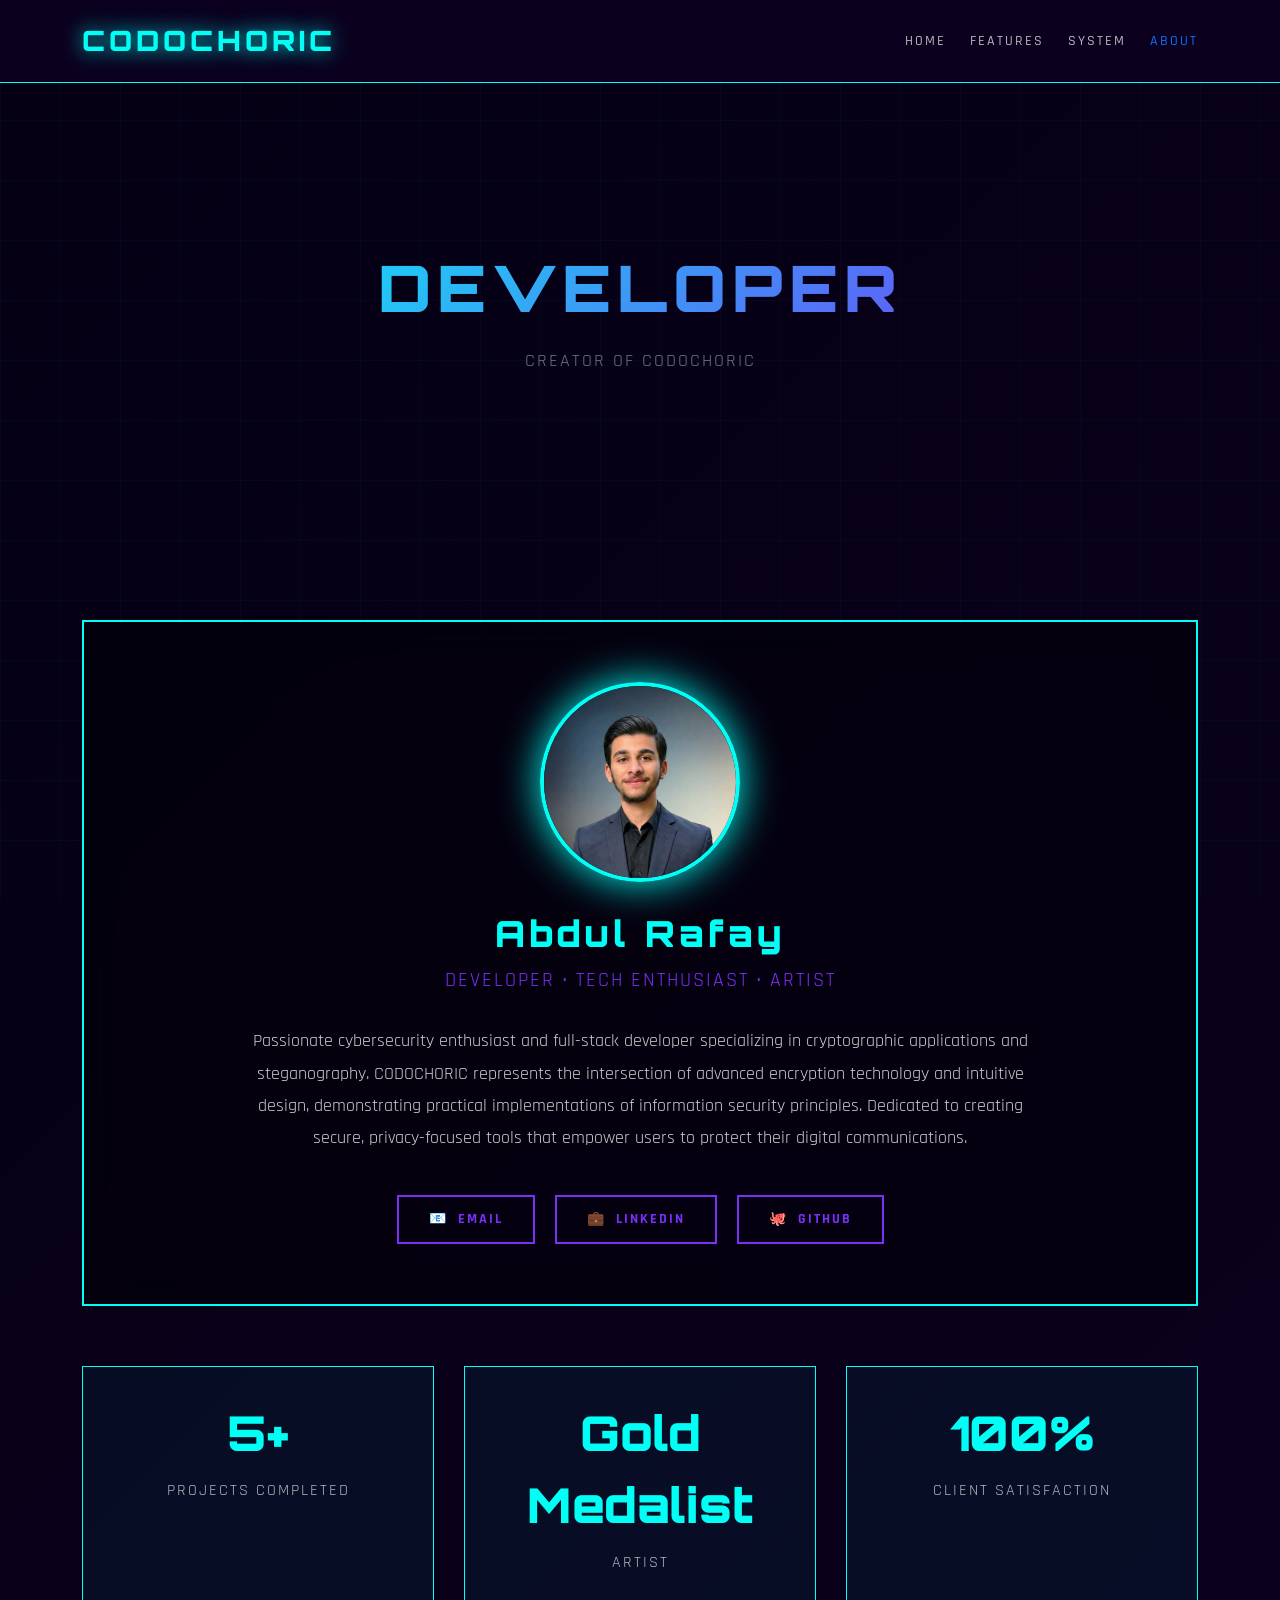
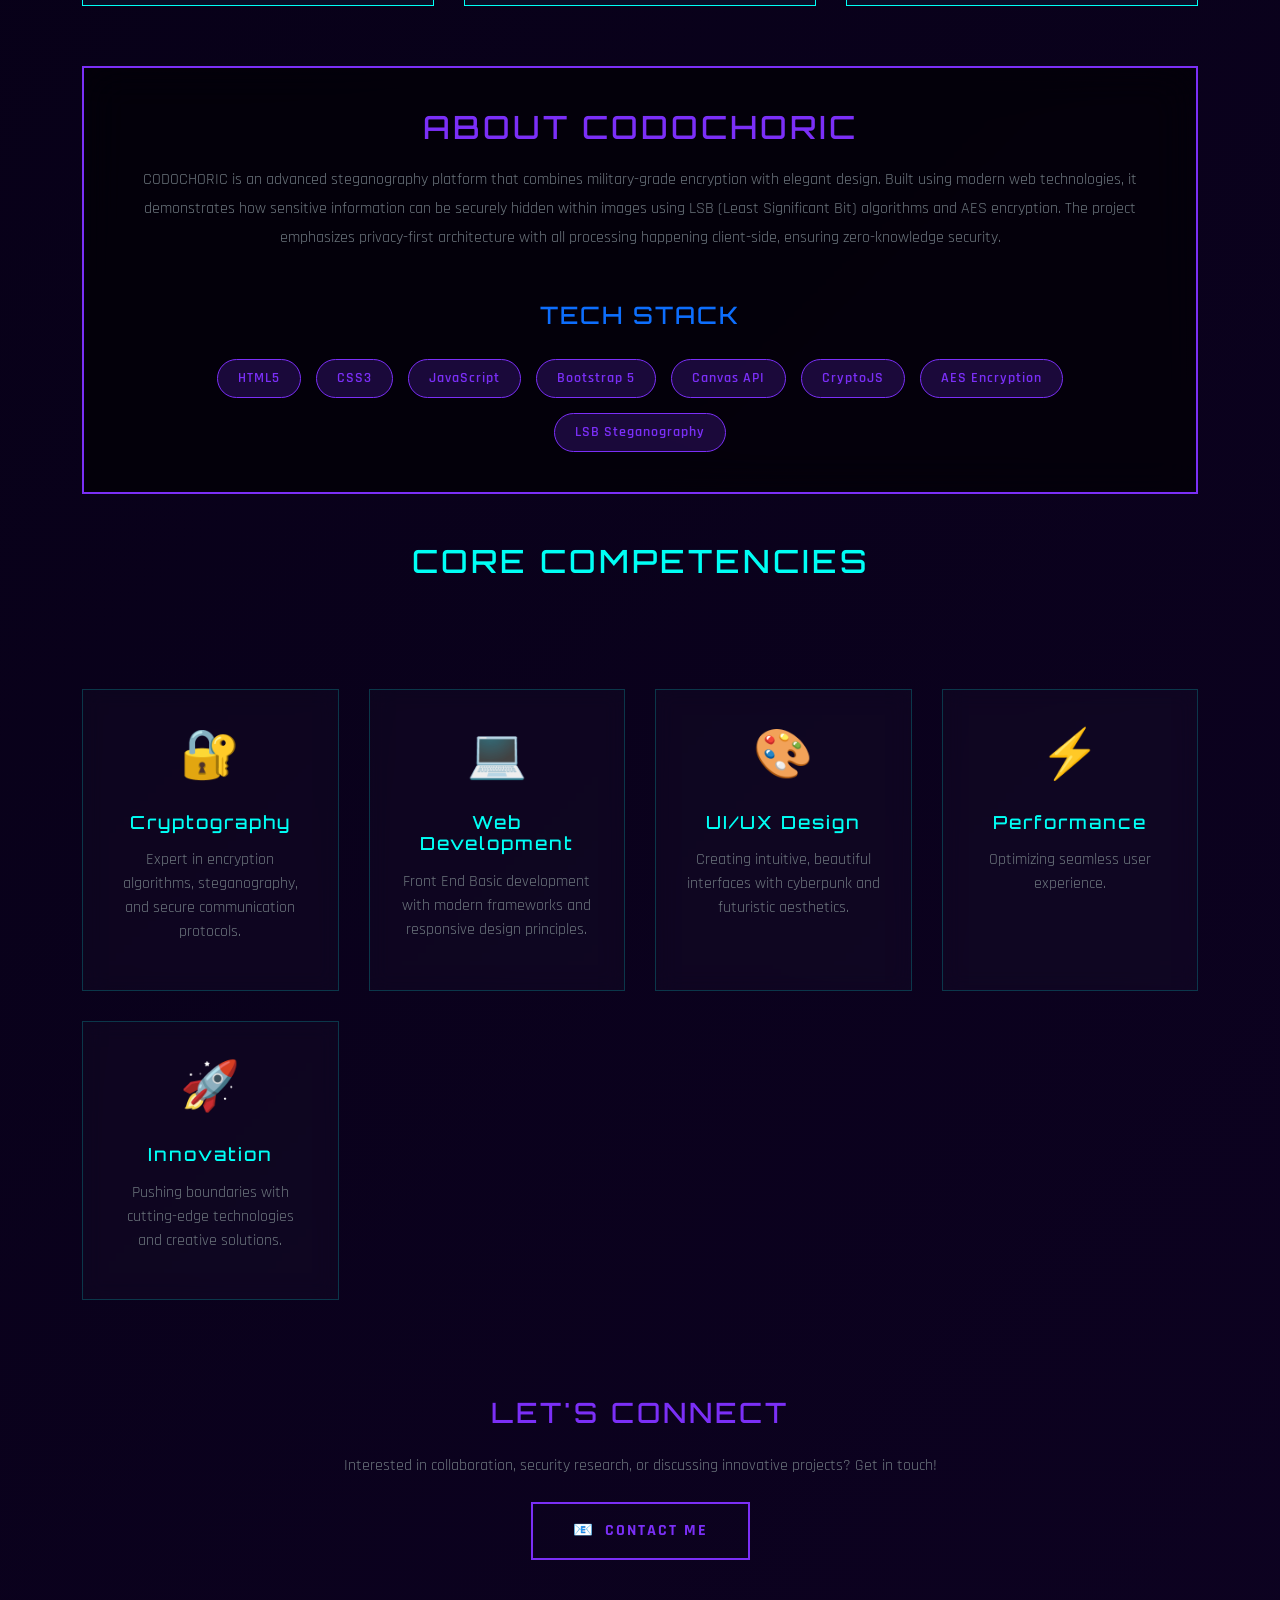
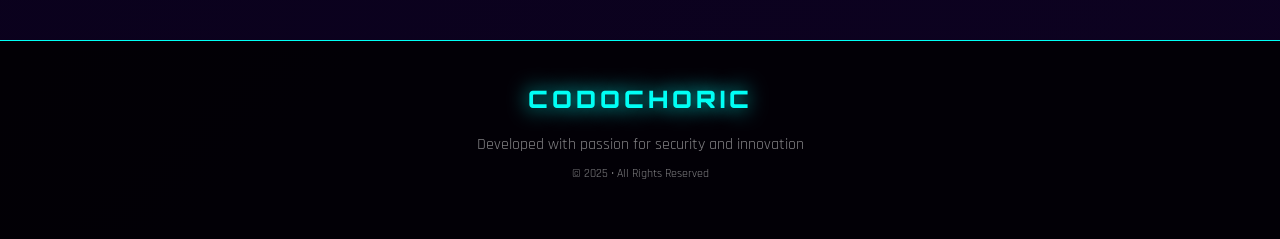
==== about.html @ ef0ca428 "Add files via upload" ====
<!DOCTYPE html>
<html lang="en">
<head>
    <meta charset="UTF-8">
    <meta name="viewport" content="width=device-width, initial-scale=1.0">
    <title>CODOCHORIC - Developer Profile</title>
    <link href="https://cdn.jsdelivr.net/npm/bootstrap@5.3.0/dist/css/bootstrap.min.css" rel="stylesheet">
    <link href="https://fonts.googleapis.com/css2?family=Orbitron:wght@400;700;900&family=Rajdhani:wght@300;500;700&display=swap" rel="stylesheet">
    <style>
        :root {
            --primary: #00fff5;
            --secondary: #7b2ff7;
            --accent: #ff006e;
            --dark: #0d0221;
            --darker: #050014;
        }

        * {
            margin: 0;
            padding: 0;
            box-sizing: border-box;
        }

        body {
            font-family: 'Rajdhani', sans-serif;
            background: linear-gradient(135deg, var(--darker) 0%, var(--dark) 100%);
            color: #fff;
            overflow-x: hidden;
        }

        .grid-bg {
            position: fixed;
            top: 0;
            left: 0;
            width: 100%;
            height: 100%;
            background-image: 
                linear-gradient(rgba(0, 255, 245, 0.03) 1px, transparent 1px),
                linear-gradient(90deg, rgba(0, 255, 245, 0.03) 1px, transparent 1px);
            background-size: 60px 60px;
            pointer-events: none;
            z-index: 0;
        }

        nav {
            position: fixed;
            width: 100%;
            backdrop-filter: blur(20px);
            background: rgba(13, 2, 33, 0.8);
            border-bottom: 1px solid var(--primary);
            z-index: 1000;
            padding: 20px 0;
        }

        .logo {
            font-family: 'Orbitron', sans-serif;
            font-size: 28px;
            font-weight: 900;
            letter-spacing: 4px;
            color: var(--primary);
            text-shadow: 0 0 20px var(--primary);
            text-decoration: none;
        }

        .nav-link {
            color: rgba(255,255,255,0.7);
            font-weight: 500;
            letter-spacing: 2px;
            text-transform: uppercase;
            font-size: 14px;
            text-decoration: none;
        }

        .hero-section {
            min-height: 60vh;
            display: flex;
            align-items: center;
            justify-content: center;
            text-align: center;
            position: relative;
            z-index: 1;
            padding-top: 100px;
        }

        .hero-section h1 {
            font-family: 'Orbitron', sans-serif;
            font-size: 64px;
            font-weight: 900;
            letter-spacing: 6px;
            background: linear-gradient(135deg, var(--primary), var(--secondary));
            -webkit-background-clip: text;
            -webkit-text-fill-color: transparent;
            margin-bottom: 20px;
        }

        .profile-section {
            position: relative;
            z-index: 1;
            padding: 80px 0;
        }

        .profile-card {
            background: rgba(0, 0, 0, 0.4);
            border: 2px solid var(--primary);
            padding: 60px;
            backdrop-filter: blur(20px);
            position: relative;
        }

        .profile-image {
            width: 200px;
            height: 200px;
            border-radius: 50%;
            border: 4px solid var(--primary);
            box-shadow: 0 0 40px var(--primary);
            object-fit: cover;
            margin-bottom: 30px;
        }

        .profile-name {
            font-family: 'Orbitron', sans-serif;
            font-size: 36px;
            font-weight: 900;
            color: var(--primary);
            letter-spacing: 4px;
            margin-bottom: 10px;
        }

        .profile-title {
            font-size: 20px;
            color: var(--secondary);
            letter-spacing: 2px;
            text-transform: uppercase;
            margin-bottom: 30px;
        }

        .profile-bio {
            font-size: 18px;
            line-height: 1.8;
            color: rgba(255, 255, 255, 0.8);
            margin-bottom: 40px;
            max-width: 800px;
            margin-left: auto;
            margin-right: auto;
        }

        .skills-grid {
            display: grid;
            grid-template-columns: repeat(auto-fit, minmax(250px, 1fr));
            gap: 30px;
            margin-top: 60px;
        }

        .skill-card {
            background: rgba(255,255,255,0.02);
            border: 1px solid rgba(0, 255, 245, 0.2);
            padding: 30px;
            backdrop-filter: blur(10px);
            text-align: center;
        }

        .skill-icon {
            font-size: 48px;
            margin-bottom: 20px;
        }

        .skill-card h3 {
            font-family: 'Orbitron', sans-serif;
            color: var(--primary);
            font-size: 18px;
            letter-spacing: 2px;
            margin-bottom: 15px;
        }

        .social-links {
            display: flex;
            gap: 20px;
            justify-content: center;
            flex-wrap: wrap;
            margin-top: 40px;
        }

        .social-btn {
            padding: 12px 30px;
            border: 2px solid var(--secondary);
            background: transparent;
            color: var(--secondary);
            font-family: 'Rajdhani', sans-serif;
            font-weight: 700;
            font-size: 14px;
            letter-spacing: 2px;
            text-transform: uppercase;
            text-decoration: none;
            display: inline-flex;
            align-items: center;
            gap: 10px;
        }

        .project-info {
            background: rgba(0, 0, 0, 0.6);
            border: 2px solid var(--secondary);
            padding: 40px;
            margin-top: 60px;
            backdrop-filter: blur(20px);
        }

        .project-info h2 {
            font-family: 'Orbitron', sans-serif;
            color: var(--secondary);
            font-size: 32px;
            letter-spacing: 3px;
            margin-bottom: 20px;
            text-align: center;
        }

        .tech-stack {
            display: flex;
            gap: 15px;
            flex-wrap: wrap;
            justify-content: center;
            margin-top: 30px;
        }

        .tech-badge {
            padding: 8px 20px;
            background: rgba(123, 47, 247, 0.2);
            border: 1px solid var(--secondary);
            border-radius: 20px;
            color: var(--secondary);
            font-weight: 600;
            font-size: 14px;
            letter-spacing: 1px;
        }

        .stats-grid {
            display: grid;
            grid-template-columns: repeat(auto-fit, minmax(200px, 1fr));
            gap: 30px;
            margin-top: 60px;
        }

        .stat-box {
            text-align: center;
            padding: 30px;
            background: rgba(0, 255, 245, 0.05);
            border: 1px solid var(--primary);
        }

        .stat-number {
            font-family: 'Orbitron', sans-serif;
            font-size: 48px;
            font-weight: 900;
            color: var(--primary);
            margin-bottom: 10px;
        }

        .stat-label {
            font-size: 16px;
            color: rgba(255, 255, 255, 0.7);
            text-transform: uppercase;
            letter-spacing: 2px;
        }

        footer {
            background: rgba(0,0,0,0.8);
            border-top: 1px solid var(--primary);
            padding: 40px 0;
            text-align: center;
            color: rgba(255,255,255,0.5);
            position: relative;
            z-index: 1;
        }

        @media (max-width: 768px) {
            .hero-section h1 { font-size: 40px; }
            .profile-card { padding: 40px 20px; }
            .profile-name { font-size: 28px; }
        }
    </style>
</head>
<body>
    <div class="grid-bg"></div>

    <nav>
        <div class="container">
            <div class="d-flex justify-content-between align-items-center">
                <a href="index.html" class="logo">CODOCHORIC</a>
                <div class="d-flex gap-4">
                    <a href="index.html" class="nav-link">Home</a>
                    <a href="index.html#features" class="nav-link">Features</a>
                    <a href="index.html#system" class="nav-link">System</a>
                    <a href="about.html" class="nav-link text-primary">About</a>
                </div>
            </div>
        </div>
    </nav>

    <section class="hero-section">
        <div class="container">
            <h1>DEVELOPER</h1>
            <p class="text-secondary" style="font-size: 18px; letter-spacing: 2px;">CREATOR OF CODOCHORIC</p>
        </div>
    </section>

    <section class="profile-section">
        <div class="container">
            <div class="profile-card text-center">
                <img src="rafay.jpg" alt="Rafay" class="profile-image">
                <h2 class="profile-name">Abdul Rafay</h2>
                <p class="profile-title">Developer • Tech Enthusiast • Artist</p>
                <p class="profile-bio">
                    Passionate cybersecurity enthusiast and full-stack developer specializing in cryptographic applications and steganography. 
                    CODOCHORIC represents the intersection of advanced encryption technology and intuitive design, demonstrating practical 
                    implementations of information security principles. Dedicated to creating secure, privacy-focused tools that empower users 
                    to protect their digital communications.
                </p>

                <div class="social-links">
                    <a href="mailto:abdulrafaydevau@gmail.com" class="social-btn">
                        <span>📧</span>
                        Email
                    </a>
                    <a href="https://www.linkedin.com/in/abdulrafayqar" class="social-btn">
                        <span>💼</span>
                        LinkedIn
                    </a>
                    <a href="#" class="social-btn">
                        <span>🐙</span>
                        GitHub
                    </a>
                </div>
            </div>

            <div class="stats-grid">
                <div class="stat-box">
                    <div class="stat-number">5+</div>
                    <div class="stat-label">Projects Completed</div>
                </div>
                <div class="stat-box">
                    <div class="stat-number">Gold Medalist</div>
                    <div class="stat-label">Artist</div>
                </div>
                <div class="stat-box">
                    <div class="stat-number">100%</div>
                    <div class="stat-label">Client Satisfaction</div>
                </div>
            </div>

            <div class="project-info">
                <h2>ABOUT CODOCHORIC</h2>
                <p class="text-center text-secondary mb-4" style="font-size: 16px; line-height: 1.8;">
                    CODOCHORIC is an advanced steganography platform that combines military-grade encryption with elegant design. 
                    Built using modern web technologies, it demonstrates how sensitive information can be securely hidden within images 
                    using LSB (Least Significant Bit) algorithms and AES encryption. The project emphasizes privacy-first architecture 
                    with all processing happening client-side, ensuring zero-knowledge security.
                </p>

                <h3 class="text-center text-primary mt-5 mb-4" style="font-family: 'Orbitron', sans-serif; font-size: 24px; letter-spacing: 2px;">
                    TECH STACK
                </h3>
                <div class="tech-stack">
                    <span class="tech-badge">HTML5</span>
                    <span class="tech-badge">CSS3</span>
                    <span class="tech-badge">JavaScript</span>
                    <span class="tech-badge">Bootstrap 5</span>
                    <span class="tech-badge">Canvas API</span>
                    <span class="tech-badge">CryptoJS</span>
                    <span class="tech-badge">AES Encryption</span>
                    <span class="tech-badge">LSB Steganography</span>
                </div>
            </div>

            <div class="row mt-5">
                <div class="col-12">
                    <h2 class="text-center mb-5" style="font-family: 'Orbitron', sans-serif; color: var(--primary); font-size: 32px; letter-spacing: 3px;">
                        CORE COMPETENCIES
                    </h2>
                </div>
            </div>

            <div class="skills-grid">
                <div class="skill-card">
                    <div class="skill-icon">🔐</div>
                    <h3>Cryptography</h3>
                    <p class="text-secondary">Expert in encryption algorithms, steganography, and secure communication protocols.</p>
                </div>
                <div class="skill-card">
                    <div class="skill-icon">💻</div>
                    <h3>Web Development</h3>
                    <p class="text-secondary">Front End Basic development with modern frameworks and responsive design principles.</p>
                </div>
                <div class="skill-card">
                    <div class="skill-icon">🎨</div>
                    <h3>UI/UX Design</h3>
                    <p class="text-secondary">Creating intuitive, beautiful interfaces with cyberpunk and futuristic aesthetics.</p>
                </div>
                <div class="skill-card">
                    <div class="skill-icon">⚡</div>
                    <h3>Performance</h3>
                    <p class="text-secondary">Optimizing seamless user experience.</p>
                </div>
                <div class="skill-card">
                    <div class="skill-icon">🚀</div>
                    <h3>Innovation</h3>
                    <p class="text-secondary">Pushing boundaries with cutting-edge technologies and creative solutions.</p>
                </div>
            </div>

            <div class="text-center mt-5 pt-5">
                <h3 class="mb-4" style="font-family: 'Orbitron', sans-serif; color: var(--secondary); font-size: 28px; letter-spacing: 3px;">
                    LET'S CONNECT
                </h3>
                <p class="text-secondary mb-4" style="font-size: 16px;">
                    Interested in collaboration, security research, or discussing innovative projects? Get in touch!
                </p>
                <a href="mailto:abdulrafaydevau@gmail.com" class="social-btn" style="font-size: 16px; padding: 15px 40px;">
                    <span>📧</span>
                    CONTACT ME
                </a>
            </div>
        </div>
    </section>

    <footer>
        <div class="container">
            <div class="logo mb-3" style="font-size: 24px;">CODOCHORIC</div>
            <p class="mb-0">Developed with passion for security and innovation</p>
            <p class="mt-2" style="font-size: 12px;">© 2025 • All Rights Reserved</p>
        </div>
    </footer>

    <script src="https://cdn.jsdelivr.net/npm/bootstrap@5.3.0/dist/js/bootstrap.bundle.min.js"></script>
    <script>
        document.querySelectorAll('a[href^="#"]').forEach(anchor => {
            anchor.addEventListener('click', function (e) {
                e.preventDefault();
                const target = document.querySelector(this.getAttribute('href'));
                if (target) {
                    target.scrollIntoView({ behavior: 'smooth', block: 'start' });
                }
            });
        });
    </script>
</body>
</html>
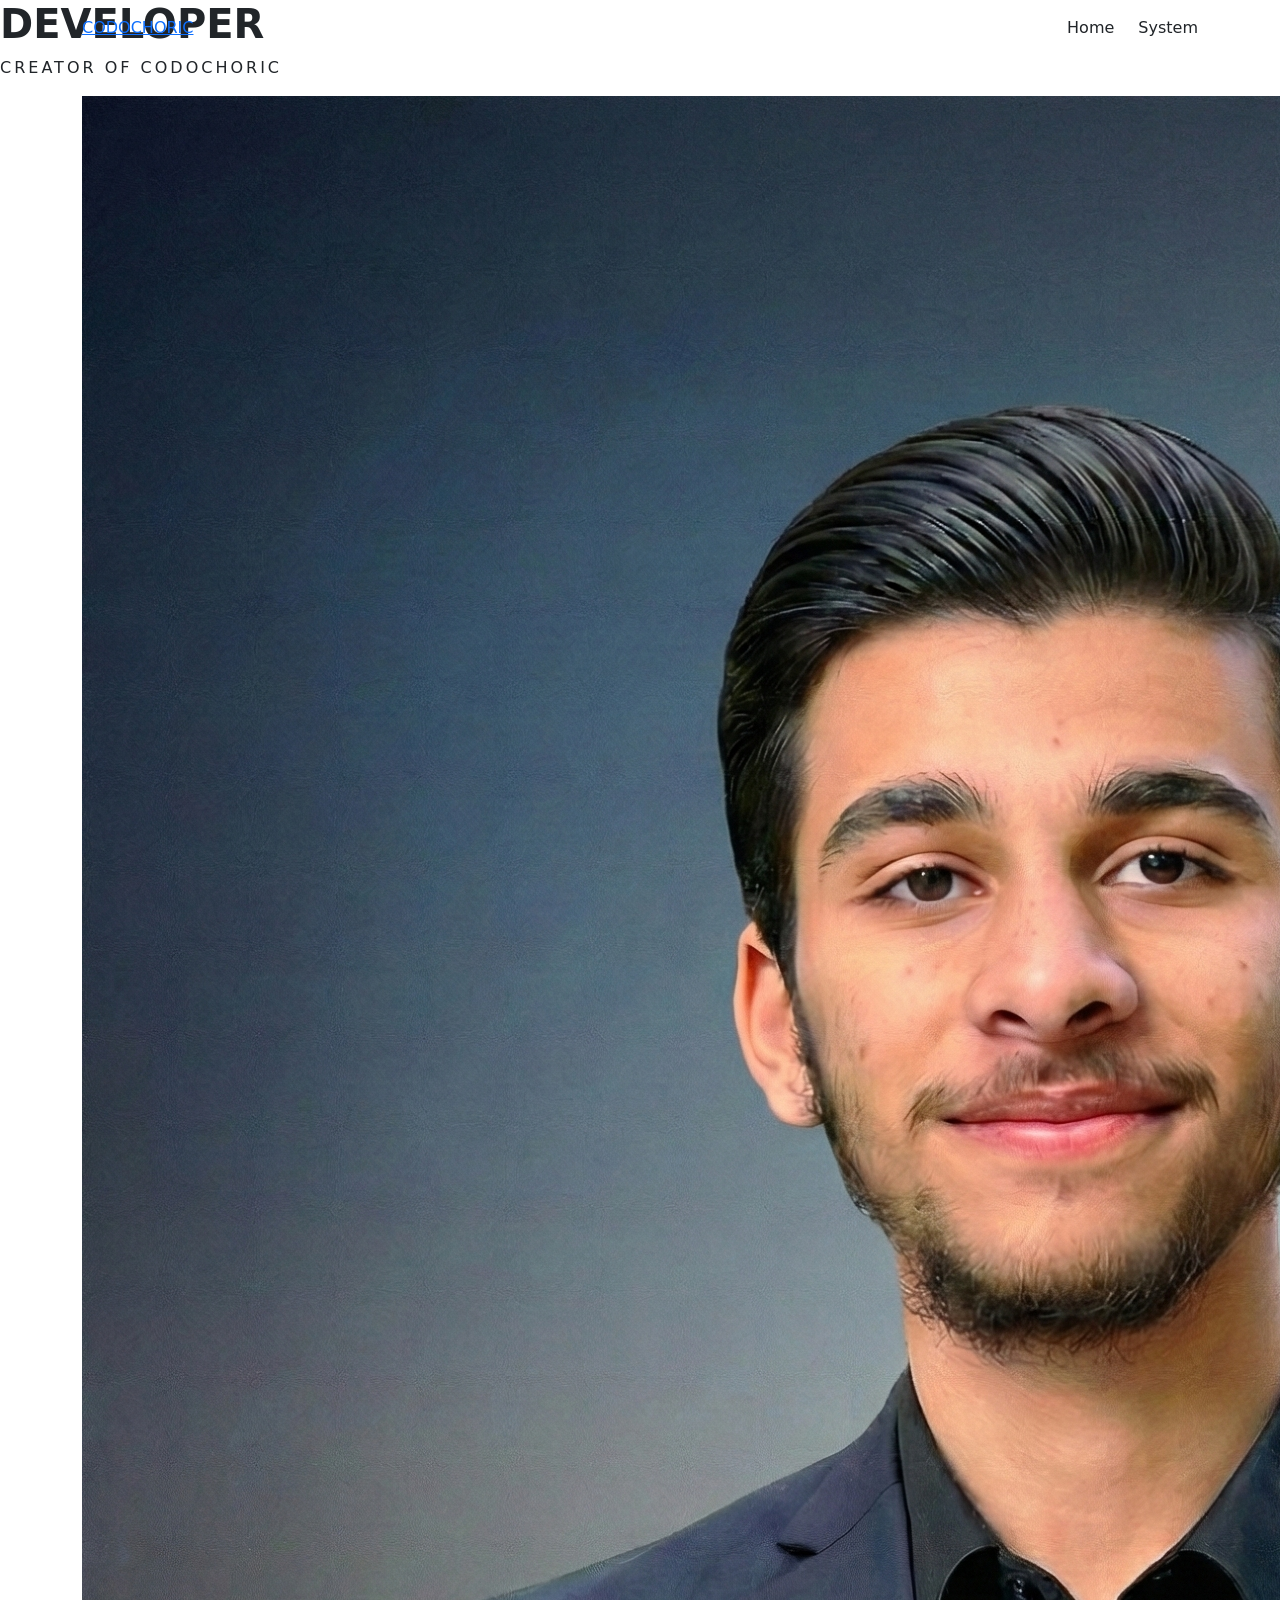
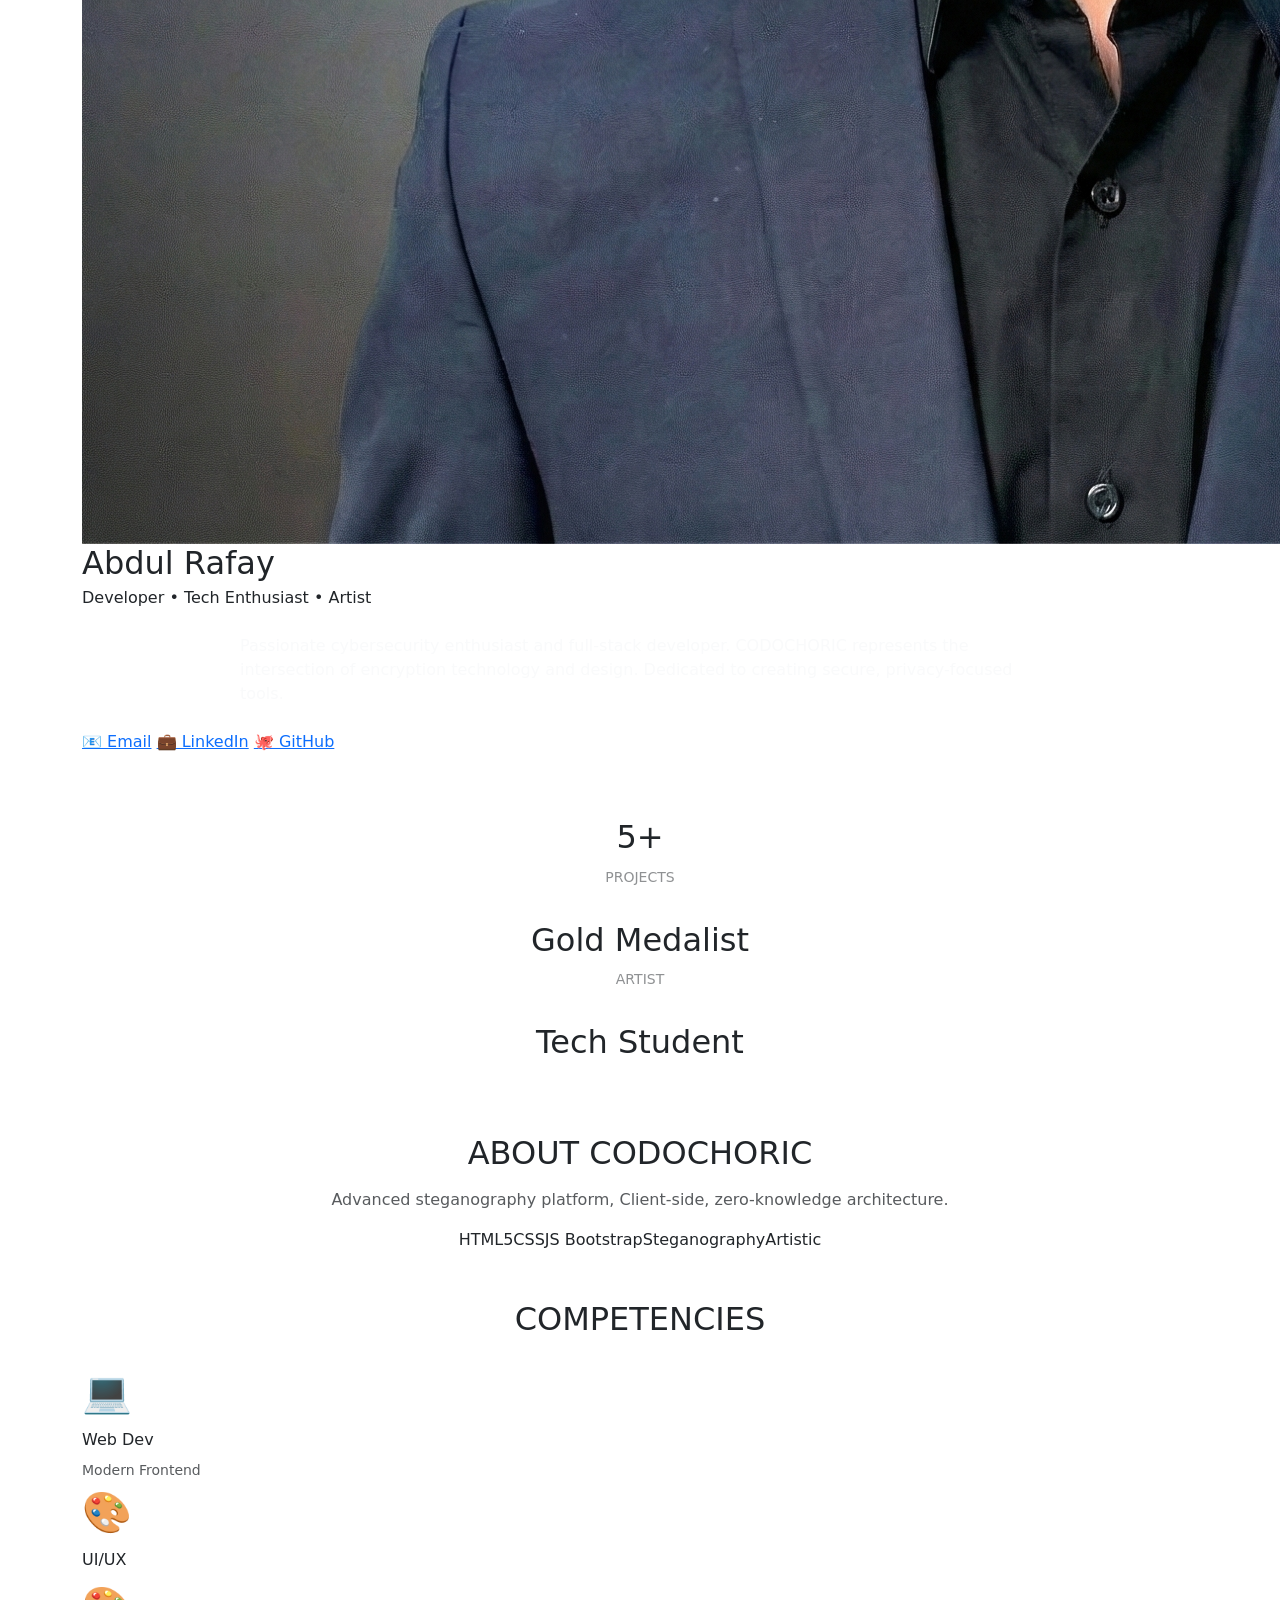
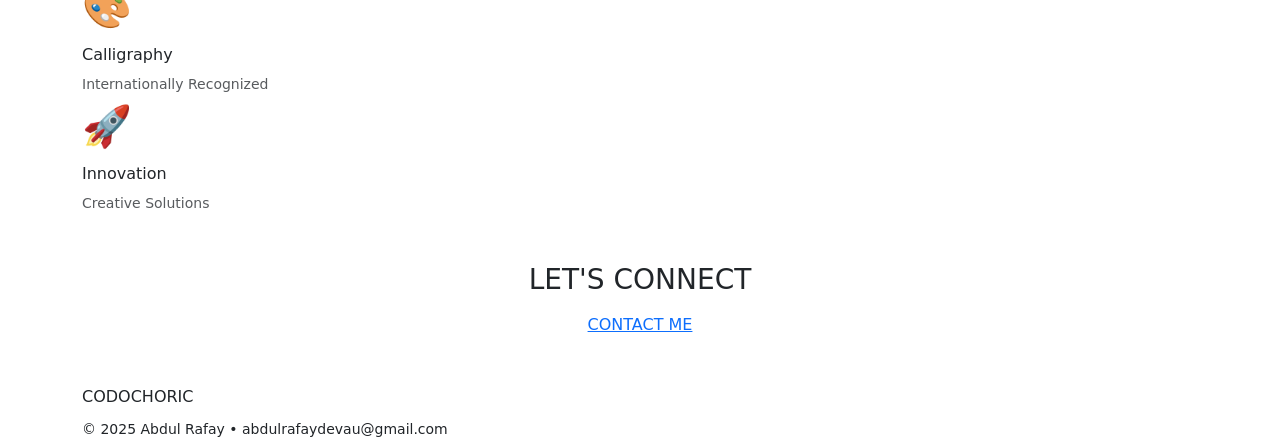
==== commit 2730f871: "Update about.html" ====
--- a/about.html
+++ b/about.html
@@ -3,443 +3,76 @@
 <head>
     <meta charset="UTF-8">
     <meta name="viewport" content="width=device-width, initial-scale=1.0">
-    <title>CODOCHORIC - Developer Profile</title>
+    <title>CODOCHORIC - Profile</title>
     <link href="https://cdn.jsdelivr.net/npm/bootstrap@5.3.0/dist/css/bootstrap.min.css" rel="stylesheet">
-    <link href="https://fonts.googleapis.com/css2?family=Orbitron:wght@400;700;900&family=Rajdhani:wght@300;500;700&display=swap" rel="stylesheet">
-    <style>
-        :root {
-            --primary: #00fff5;
-            --secondary: #7b2ff7;
-            --accent: #ff006e;
-            --dark: #0d0221;
-            --darker: #050014;
-        }
-
-        * {
-            margin: 0;
-            padding: 0;
-            box-sizing: border-box;
-        }
-
-        body {
-            font-family: 'Rajdhani', sans-serif;
-            background: linear-gradient(135deg, var(--darker) 0%, var(--dark) 100%);
-            color: #fff;
-            overflow-x: hidden;
-        }
-
-        .grid-bg {
-            position: fixed;
-            top: 0;
-            left: 0;
-            width: 100%;
-            height: 100%;
-            background-image: 
-                linear-gradient(rgba(0, 255, 245, 0.03) 1px, transparent 1px),
-                linear-gradient(90deg, rgba(0, 255, 245, 0.03) 1px, transparent 1px);
-            background-size: 60px 60px;
-            pointer-events: none;
-            z-index: 0;
-        }
-
-        nav {
-            position: fixed;
-            width: 100%;
-            backdrop-filter: blur(20px);
-            background: rgba(13, 2, 33, 0.8);
-            border-bottom: 1px solid var(--primary);
-            z-index: 1000;
-            padding: 20px 0;
-        }
-
-        .logo {
-            font-family: 'Orbitron', sans-serif;
-            font-size: 28px;
-            font-weight: 900;
-            letter-spacing: 4px;
-            color: var(--primary);
-            text-shadow: 0 0 20px var(--primary);
-            text-decoration: none;
-        }
-
-        .nav-link {
-            color: rgba(255,255,255,0.7);
-            font-weight: 500;
-            letter-spacing: 2px;
-            text-transform: uppercase;
-            font-size: 14px;
-            text-decoration: none;
-        }
-
-        .hero-section {
-            min-height: 60vh;
-            display: flex;
-            align-items: center;
-            justify-content: center;
-            text-align: center;
-            position: relative;
-            z-index: 1;
-            padding-top: 100px;
-        }
-
-        .hero-section h1 {
-            font-family: 'Orbitron', sans-serif;
-            font-size: 64px;
-            font-weight: 900;
-            letter-spacing: 6px;
-            background: linear-gradient(135deg, var(--primary), var(--secondary));
-            -webkit-background-clip: text;
-            -webkit-text-fill-color: transparent;
-            margin-bottom: 20px;
-        }
-
-        .profile-section {
-            position: relative;
-            z-index: 1;
-            padding: 80px 0;
-        }
-
-        .profile-card {
-            background: rgba(0, 0, 0, 0.4);
-            border: 2px solid var(--primary);
-            padding: 60px;
-            backdrop-filter: blur(20px);
-            position: relative;
-        }
-
-        .profile-image {
-            width: 200px;
-            height: 200px;
-            border-radius: 50%;
-            border: 4px solid var(--primary);
-            box-shadow: 0 0 40px var(--primary);
-            object-fit: cover;
-            margin-bottom: 30px;
-        }
-
-        .profile-name {
-            font-family: 'Orbitron', sans-serif;
-            font-size: 36px;
-            font-weight: 900;
-            color: var(--primary);
-            letter-spacing: 4px;
-            margin-bottom: 10px;
-        }
-
-        .profile-title {
-            font-size: 20px;
-            color: var(--secondary);
-            letter-spacing: 2px;
-            text-transform: uppercase;
-            margin-bottom: 30px;
-        }
-
-        .profile-bio {
-            font-size: 18px;
-            line-height: 1.8;
-            color: rgba(255, 255, 255, 0.8);
-            margin-bottom: 40px;
-            max-width: 800px;
-            margin-left: auto;
-            margin-right: auto;
-        }
-
-        .skills-grid {
-            display: grid;
-            grid-template-columns: repeat(auto-fit, minmax(250px, 1fr));
-            gap: 30px;
-            margin-top: 60px;
-        }
-
-        .skill-card {
-            background: rgba(255,255,255,0.02);
-            border: 1px solid rgba(0, 255, 245, 0.2);
-            padding: 30px;
-            backdrop-filter: blur(10px);
-            text-align: center;
-        }
-
-        .skill-icon {
-            font-size: 48px;
-            margin-bottom: 20px;
-        }
-
-        .skill-card h3 {
-            font-family: 'Orbitron', sans-serif;
-            color: var(--primary);
-            font-size: 18px;
-            letter-spacing: 2px;
-            margin-bottom: 15px;
-        }
-
-        .social-links {
-            display: flex;
-            gap: 20px;
-            justify-content: center;
-            flex-wrap: wrap;
-            margin-top: 40px;
-        }
-
-        .social-btn {
-            padding: 12px 30px;
-            border: 2px solid var(--secondary);
-            background: transparent;
-            color: var(--secondary);
-            font-family: 'Rajdhani', sans-serif;
-            font-weight: 700;
-            font-size: 14px;
-            letter-spacing: 2px;
-            text-transform: uppercase;
-            text-decoration: none;
-            display: inline-flex;
-            align-items: center;
-            gap: 10px;
-        }
-
-        .project-info {
-            background: rgba(0, 0, 0, 0.6);
-            border: 2px solid var(--secondary);
-            padding: 40px;
-            margin-top: 60px;
-            backdrop-filter: blur(20px);
-        }
-
-        .project-info h2 {
-            font-family: 'Orbitron', sans-serif;
-            color: var(--secondary);
-            font-size: 32px;
-            letter-spacing: 3px;
-            margin-bottom: 20px;
-            text-align: center;
-        }
-
-        .tech-stack {
-            display: flex;
-            gap: 15px;
-            flex-wrap: wrap;
-            justify-content: center;
-            margin-top: 30px;
-        }
-
-        .tech-badge {
-            padding: 8px 20px;
-            background: rgba(123, 47, 247, 0.2);
-            border: 1px solid var(--secondary);
-            border-radius: 20px;
-            color: var(--secondary);
-            font-weight: 600;
-            font-size: 14px;
-            letter-spacing: 1px;
-        }
-
-        .stats-grid {
-            display: grid;
-            grid-template-columns: repeat(auto-fit, minmax(200px, 1fr));
-            gap: 30px;
-            margin-top: 60px;
-        }
-
-        .stat-box {
-            text-align: center;
-            padding: 30px;
-            background: rgba(0, 255, 245, 0.05);
-            border: 1px solid var(--primary);
-        }
-
-        .stat-number {
-            font-family: 'Orbitron', sans-serif;
-            font-size: 48px;
-            font-weight: 900;
-            color: var(--primary);
-            margin-bottom: 10px;
-        }
-
-        .stat-label {
-            font-size: 16px;
-            color: rgba(255, 255, 255, 0.7);
-            text-transform: uppercase;
-            letter-spacing: 2px;
-        }
-
-        footer {
-            background: rgba(0,0,0,0.8);
-            border-top: 1px solid var(--primary);
-            padding: 40px 0;
-            text-align: center;
-            color: rgba(255,255,255,0.5);
-            position: relative;
-            z-index: 1;
-        }
-
-        @media (max-width: 768px) {
-            .hero-section h1 { font-size: 40px; }
-            .profile-card { padding: 40px 20px; }
-            .profile-name { font-size: 28px; }
-        }
-    </style>
+    <link href="https://fonts.googleapis.com/css2?family=Orbitron:wght@700;900&family=Rajdhani:wght@500;700&display=swap" rel="stylesheet">
+    <link href="style.css" rel="stylesheet">
 </head>
 <body>
     <div class="grid-bg"></div>
 
-    <nav>
-        <div class="container">
-            <div class="d-flex justify-content-between align-items-center">
-                <a href="index.html" class="logo">CODOCHORIC</a>
-                <div class="d-flex gap-4">
-                    <a href="index.html" class="nav-link">Home</a>
-                    <a href="index.html#features" class="nav-link">Features</a>
-                    <a href="index.html#system" class="nav-link">System</a>
-                    <a href="about.html" class="nav-link text-primary">About</a>
-                </div>
+    <nav class="fixed-top py-3">
+        <div class="container d-flex justify-content-between align-items-center">
+            <a href="index.html" class="logo orb">CODOCHORIC</a>
+            <div class="d-flex gap-4">
+                <a href="index.html" class="nav-link">Home</a>
+                <a href="index.html#system" class="nav-link">System</a>
             </div>
         </div>
     </nav>
 
-    <section class="hero-section">
-        <div class="container">
-            <h1>DEVELOPER</h1>
-            <p class="text-secondary" style="font-size: 18px; letter-spacing: 2px;">CREATOR OF CODOCHORIC</p>
-        </div>
+    <section class="hero">
+        <h1 class="orb fw-bold">DEVELOPER</h1>
+        <p class="text-s" style="letter-spacing: 3px;">CREATOR OF CODOCHORIC</p>
     </section>
 
-    <section class="profile-section">
-        <div class="container">
-            <div class="profile-card text-center">
-                <img src="rafay.jpg" alt="Rafay" class="profile-image">
-                <h2 class="profile-name">Abdul Rafay</h2>
-                <p class="profile-title">Developer • Tech Enthusiast • Artist</p>
-                <p class="profile-bio">
-                    Passionate cybersecurity enthusiast and full-stack developer specializing in cryptographic applications and steganography. 
-                    CODOCHORIC represents the intersection of advanced encryption technology and intuitive design, demonstrating practical 
-                    implementations of information security principles. Dedicated to creating secure, privacy-focused tools that empower users 
-                    to protect their digital communications.
-                </p>
-
-                <div class="social-links">
-                    <a href="mailto:abdulrafaydevau@gmail.com" class="social-btn">
-                        <span>📧</span>
-                        Email
-                    </a>
-                    <a href="https://www.linkedin.com/in/abdulrafayqar" class="social-btn">
-                        <span>💼</span>
-                        LinkedIn
-                    </a>
-                    <a href="#" class="social-btn">
-                        <span>🐙</span>
-                        GitHub
-                    </a>
-                </div>
-            </div>
-
-            <div class="stats-grid">
-                <div class="stat-box">
-                    <div class="stat-number">5+</div>
-                    <div class="stat-label">Projects Completed</div>
-                </div>
-                <div class="stat-box">
-                    <div class="stat-number">Gold Medalist</div>
-                    <div class="stat-label">Artist</div>
-                </div>
-                <div class="stat-box">
-                    <div class="stat-number">100%</div>
-                    <div class="stat-label">Client Satisfaction</div>
-                </div>
-            </div>
-
-            <div class="project-info">
-                <h2>ABOUT CODOCHORIC</h2>
-                <p class="text-center text-secondary mb-4" style="font-size: 16px; line-height: 1.8;">
-                    CODOCHORIC is an advanced steganography platform that combines military-grade encryption with elegant design. 
-                    Built using modern web technologies, it demonstrates how sensitive information can be securely hidden within images 
-                    using LSB (Least Significant Bit) algorithms and AES encryption. The project emphasizes privacy-first architecture 
-                    with all processing happening client-side, ensuring zero-knowledge security.
-                </p>
-
-                <h3 class="text-center text-primary mt-5 mb-4" style="font-family: 'Orbitron', sans-serif; font-size: 24px; letter-spacing: 2px;">
-                    TECH STACK
-                </h3>
-                <div class="tech-stack">
-                    <span class="tech-badge">HTML5</span>
-                    <span class="tech-badge">CSS3</span>
-                    <span class="tech-badge">JavaScript</span>
-                    <span class="tech-badge">Bootstrap 5</span>
-                    <span class="tech-badge">Canvas API</span>
-                    <span class="tech-badge">CryptoJS</span>
-                    <span class="tech-badge">AES Encryption</span>
-                    <span class="tech-badge">LSB Steganography</span>
-                </div>
-            </div>
-
-            <div class="row mt-5">
-                <div class="col-12">
-                    <h2 class="text-center mb-5" style="font-family: 'Orbitron', sans-serif; color: var(--primary); font-size: 32px; letter-spacing: 3px;">
-                        CORE COMPETENCIES
-                    </h2>
-                </div>
-            </div>
-
-            <div class="skills-grid">
-                <div class="skill-card">
-                    <div class="skill-icon">🔐</div>
-                    <h3>Cryptography</h3>
-                    <p class="text-secondary">Expert in encryption algorithms, steganography, and secure communication protocols.</p>
-                </div>
-                <div class="skill-card">
-                    <div class="skill-icon">💻</div>
-                    <h3>Web Development</h3>
-                    <p class="text-secondary">Front End Basic development with modern frameworks and responsive design principles.</p>
-                </div>
-                <div class="skill-card">
-                    <div class="skill-icon">🎨</div>
-                    <h3>UI/UX Design</h3>
-                    <p class="text-secondary">Creating intuitive, beautiful interfaces with cyberpunk and futuristic aesthetics.</p>
-                </div>
-                <div class="skill-card">
-                    <div class="skill-icon">⚡</div>
-                    <h3>Performance</h3>
-                    <p class="text-secondary">Optimizing seamless user experience.</p>
-                </div>
-                <div class="skill-card">
-                    <div class="skill-icon">🚀</div>
-                    <h3>Innovation</h3>
-                    <p class="text-secondary">Pushing boundaries with cutting-edge technologies and creative solutions.</p>
-                </div>
-            </div>
-
-            <div class="text-center mt-5 pt-5">
-                <h3 class="mb-4" style="font-family: 'Orbitron', sans-serif; color: var(--secondary); font-size: 28px; letter-spacing: 3px;">
-                    LET'S CONNECT
-                </h3>
-                <p class="text-secondary mb-4" style="font-size: 16px;">
-                    Interested in collaboration, security research, or discussing innovative projects? Get in touch!
-                </p>
-                <a href="mailto:abdulrafaydevau@gmail.com" class="social-btn" style="font-size: 16px; padding: 15px 40px;">
-                    <span>📧</span>
-                    CONTACT ME
-                </a>
+    <div class="container pb-5">
+        <div class="glass glass-card mb-5">
+            <img src="rafay.jpg" alt="Rafay" class="p-img">
+            <h2 class="orb text-p mb-1">Abdul Rafay</h2>
+            <p class="text-s mb-4">Developer • Tech Enthusiast • Artist</p>
+            <p class="mx-auto text-light opacity-75" style="max-width: 800px;">Passionate cybersecurity enthusiast and full-stack developer. CODOCHORIC represents the intersection of encryption technology and design. Dedicated to creating secure, privacy-focused tools.</p>
+            <div class="mt-4">
+                <a href="mailto:abdulrafaydevau@gmail.com" class="btn-cy">📧 Email</a>
+                <a href="https://linkedin.com/in/abdulrafayqar" class="btn-cy">💼 LinkedIn</a>
+                <a href="https://github.com/abdulrafayau" class="btn-cy">🐙 GitHub</a>
             </div>
         </div>
-    </section>
+
+        <div class="grid-box text-center mb-5">
+            <div class="glass py-3"><h2 class="orb text-p">5+</h2><small class="text-uppercase opacity-50">Projects</small></div>
+            <div class="glass py-3"><h2 class="orb text-p">Gold Medalist</h2><small class="text-uppercase opacity-50"> Artist</small></div>
+            <div class="glass py-3"><h2 class="orb text-p">Tech Student</h2><small class="text-uppercase opacity-50"></small></div>
+        </div>
+
+        <div class="glass text-center mb-5">
+            <h2 class="orb text-s mb-3">ABOUT CODOCHORIC</h2>
+            <p class="opacity-75">Advanced steganography platform, Client-side, zero-knowledge architecture.</p>
+            <div class="mt-3">
+                <span class="badge-tech">HTML5</span><span class="badge-tech">CSS</span><span class="badge-tech">JS</span>
+                <span class="badge-tech">Bootstrap</span><span class="badge-tech">Steganography</span><span class="badge-tech">Artistic</span>
+            </div>
+        </div>
+
+        <h2 class="orb text-center text-p mb-4">COMPETENCIES</h2>
+        <div class="grid-box">
+            <div class="skill-item"><div class="fs-1 mb-2">💻</div><h4 class="orb text-p h6">Web Dev</h4><small class="opacity-75">Modern Frontend</small></div>
+            <div class="skill-item"><div class="fs-1 mb-2">🎨</div><h4 class="orb text-p h6">UI/UX</h4></div>
+            <div class="skill-item"><div class="fs-1 mb-2">🎨</div><h4 class="orb text-p h6">Calligraphy</h4><small class="opacity-75">Internationally Recognized</small></div>
+            <div class="skill-item"><div class="fs-1 mb-2">🚀</div><h4 class="orb text-p h6">Innovation</h4><small class="opacity-75">Creative Solutions</small></div>
+        </div>
+
+        <div class="text-center mt-5">
+            <h3 class="orb text-s mb-3">LET'S CONNECT</h3>
+            <a href="mailto:abdulrafaydevau@gmail.com" class="btn-cy px-5">CONTACT ME</a>
+        </div>
+    </div>
 
     <footer>
         <div class="container">
-            <div class="logo mb-3" style="font-size: 24px;">CODOCHORIC</div>
-            <p class="mb-0">Developed with passion for security and innovation</p>
-            <p class="mt-2" style="font-size: 12px;">© 2025 • All Rights Reserved</p>
+            <div class="logo mb-2">CODOCHORIC</div>
+            <small>© 2025 Abdul Rafay • abdulrafaydevau@gmail.com</small>
         </div>
     </footer>
-
-    <script src="https://cdn.jsdelivr.net/npm/bootstrap@5.3.0/dist/js/bootstrap.bundle.min.js"></script>
-    <script>
-        document.querySelectorAll('a[href^="#"]').forEach(anchor => {
-            anchor.addEventListener('click', function (e) {
-                e.preventDefault();
-                const target = document.querySelector(this.getAttribute('href'));
-                if (target) {
-                    target.scrollIntoView({ behavior: 'smooth', block: 'start' });
-                }
-            });
-        });
-    </script>
 </body>
-</html>+</html>
